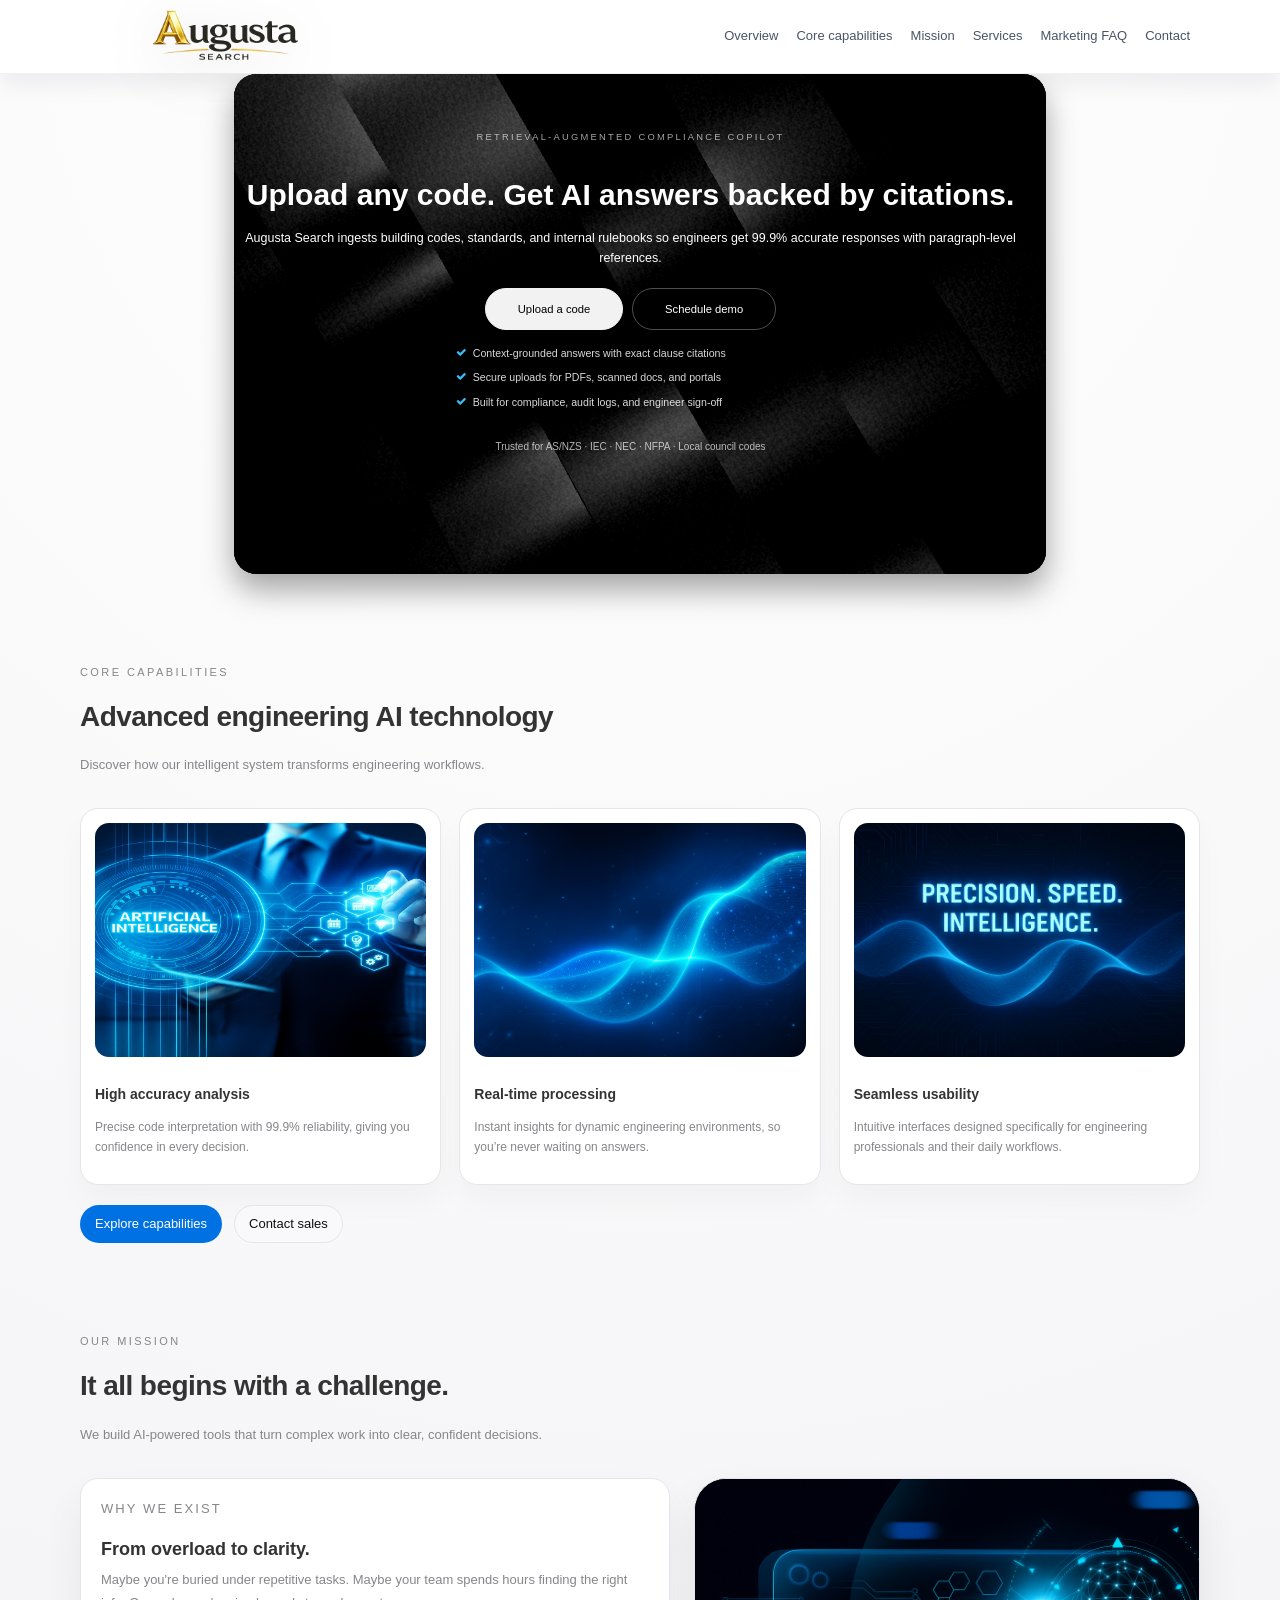
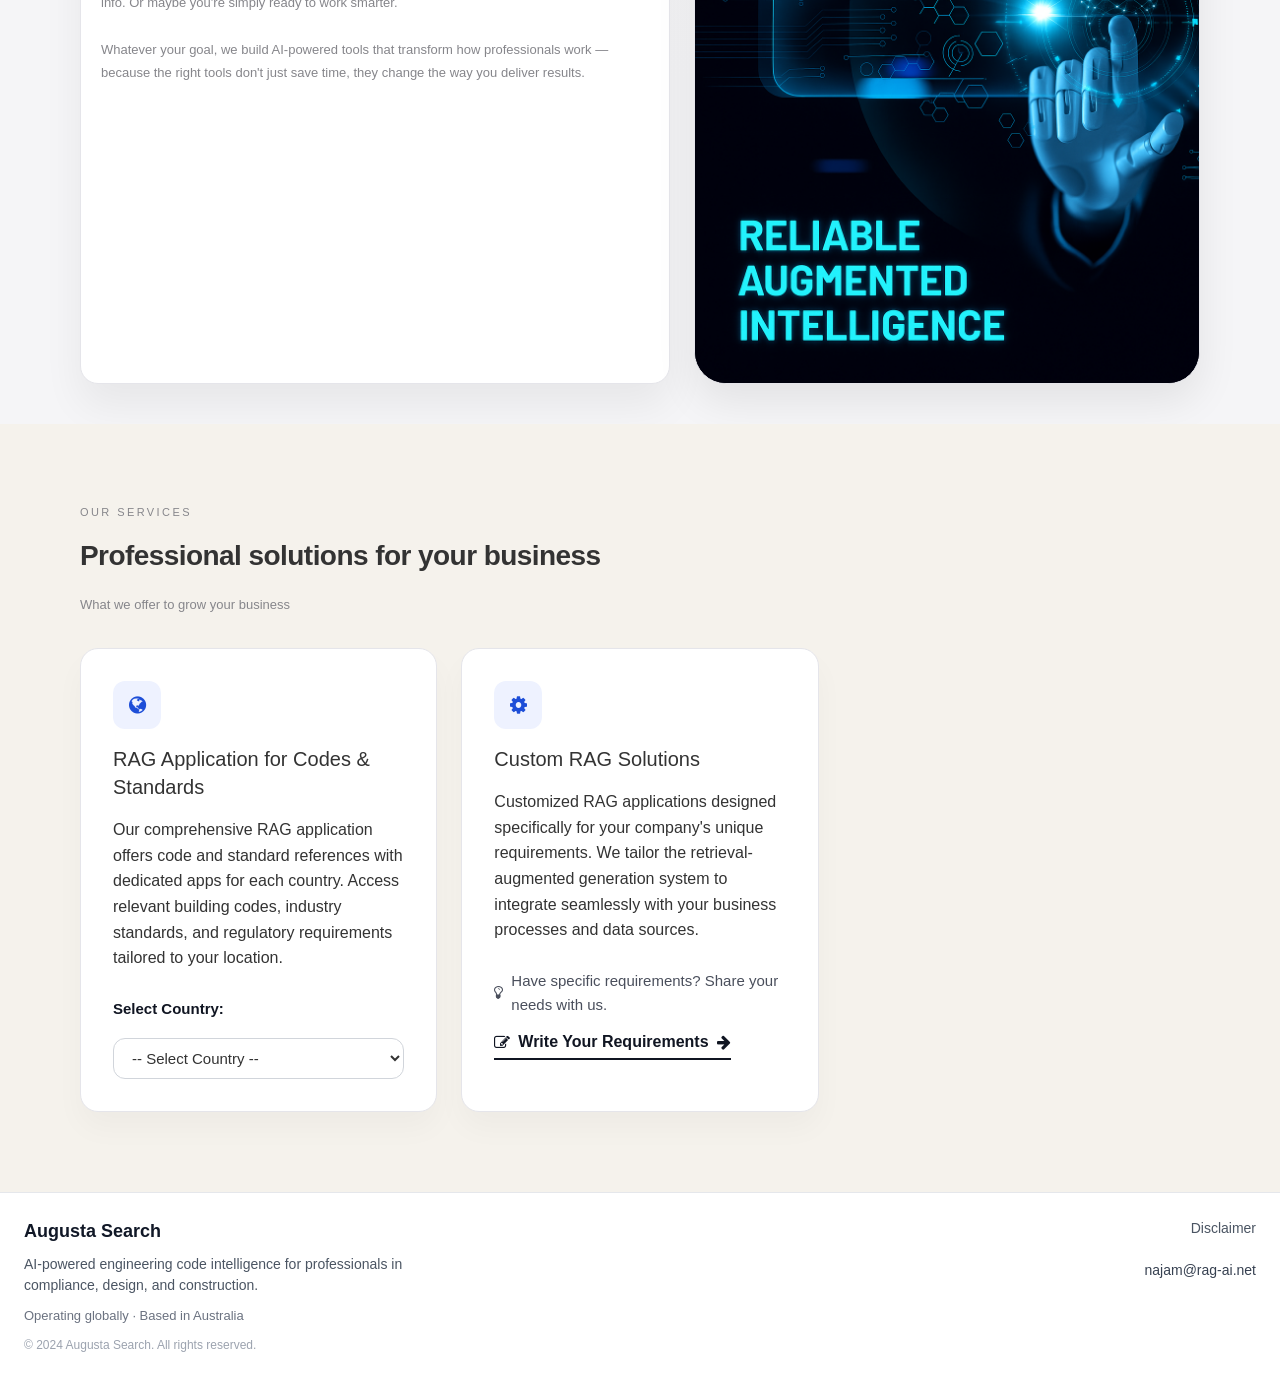
==== index.html @ 2de08cd5 "Commit" ====
<!DOCTYPE html>
<html lang="en">
<head>
    <meta charset="UTF-8">
    <meta name="viewport" content="width=device-width, initial-scale=1.0">
    <meta http-equiv="X-UA-Compatible" content="ie=edge">
    <title>Augusta Search</title>
    <link rel="stylesheet" href="css/bootstrap.min.css">
    <link rel="stylesheet" href="https://cdnjs.cloudflare.com/ajax/libs/font-awesome/4.7.0/css/font-awesome.min.css">
    <link rel="stylesheet" href="css/style.css?v=5">
    <link rel="stylesheet" href="js/beams-banner/index.css">
</head>
<body>
    <div class="modern-page">
        <!-- Modern Navigation -->
        <header class="modern-nav">
            <div class="modern-nav-inner">
                <div class="modern-nav-left">
                    <a href="#home" class="modern-logo-link">
                        <img src="img/NewOfficetools.png?v=4" alt="Augusta Search" class="modern-logo-img">
                    </a>
                    <div class="modern-logo-sub">AI-powered tools for your everyday work</div>
                </div>
                <nav class="modern-nav-links">
                    <a href="#home">Overview</a>
                    <a href="#core">Core capabilities</a>
                    <a href="#mission">Mission</a>
                    <a href="#services">Services</a>
                    <a href="marketing.html">Marketing FAQ</a>
                    <a href="#contact">Contact</a>
                </nav>
            </div>
        </header>

        <main class="modern-main">
            <!-- Hero Section (unchanged banner) -->
            <section id="home" class="hero">
                <div class="hero-overlay">
                    <!-- Beams Banner Container -->
                    <div id="beams-root"></div>
                    <canvas class="starfield-canvas" style="display: none;"></canvas>
                    <div class="hero-slider" style="position: relative; z-index: 2;">
                        <div class="slide active">
                            <div class="slide-content">
                        <div class="container">
                            <span class="hero-kicker">Retrieval-augmented compliance copilot</span>
                            <h2>Upload any code. Get AI answers backed by citations.</h2>
                            <p>Augusta Search ingests building codes, standards, and internal rulebooks so engineers get 99.9% accurate responses with paragraph-level references.</p>
                            <div class="hero-actions">
                                <a href="#services" class="btn btn-primary hero-cta">Upload a code</a>
                                <a href="mailto:najam@rag-ai.net?subject=Schedule%20a%20Demo" class="btn hero-secondary">Schedule demo</a>
                            </div>
                            <ul class="hero-bullets">
                                <li><i class="fa fa-check"></i>Context-grounded answers with exact clause citations</li>
                                <li><i class="fa fa-check"></i>Secure uploads for PDFs, scanned docs, and portals</li>
                                <li><i class="fa fa-check"></i>Built for compliance, audit logs, and engineer sign-off</li>
                            </ul>
                            <div class="hero-proof">
                                <span>Trusted for AS/NZS · IEC · NEC · NFPA · Local council codes</span>
                            </div>
                        </div>
                            </div>
                        </div>
                    </div>
                    <div class="go-down" style="position: relative; z-index: 2;">
                        <a href="#core"><i class="fa fa-angle-down"></i></a>
                    </div>
                </div>
            </section>

            <!-- Core capabilities replicated from sample site -->
            <div class="modern-content">
                <section id="core" class="modern-section">
                    <div class="modern-section-header">
                        <div>
                            <div class="modern-section-kicker">Core capabilities</div>
                            <h2 class="modern-section-title">Advanced engineering AI technology</h2>
                        </div>
                        <p class="modern-section-sub">Discover how our intelligent system transforms engineering workflows.</p>
                    </div>
                    <div class="feature-grid">
                        <article class="feature-card">
                            <div class="feature-thumb">
                                <img src="img/Precision.png?v=2" alt="High accuracy analysis visual">
                            </div>
                            <h3 class="feature-title">High accuracy analysis</h3>
                            <p class="feature-text">Precise code interpretation with 99.9% reliability, giving you confidence in every decision.</p>
                        </article>
                        <article class="feature-card">
                            <div class="feature-thumb">
                                <img src="img/eeeer mission new.png?v=2" alt="Real-time processing visual">
                            </div>
                            <h3 class="feature-title">Real-time processing</h3>
                            <p class="feature-text">Instant insights for dynamic engineering environments, so you’re never waiting on answers.</p>
                        </article>
                        <article class="feature-card">
                            <div class="feature-thumb">
                                <img src="img/ChatGPT Image Nov 15, 2025, 06_33_32 PM.png?v=2" alt="Seamless usability visual">
                            </div>
                            <h3 class="feature-title">Seamless usability</h3>
                            <p class="feature-text">Intuitive interfaces designed specifically for engineering professionals and their daily workflows.</p>
                        </article>
                    </div>
                    <div class="modern-section-links">
                        <a class="modern-link-button modern-link-primary" href="#services">Explore capabilities</a>
                        <a class="modern-link-button" href="mailto:najam@rag-ai.net?subject=Engineering%20AI%20Demo">Contact sales</a>
                    </div>
                </section>
            </div>

            <!-- Mission section -->
            <div class="modern-content">
                <section id="mission" class="modern-section">
                    <div class="modern-section-header">
                        <div>
                            <div class="modern-section-kicker">Our mission</div>
                            <h2 class="modern-section-title">It all begins with a challenge.</h2>
                        </div>
                        <p class="modern-section-sub">We build AI-powered tools that turn complex work into clear, confident decisions.</p>
                    </div>
                    <div class="two-col">
                        <article class="mission-card">
                            <div class="card-heading-small">Why we exist</div>
                            <h3 class="card-title">From overload to clarity.</h3>
                            <p class="card-text">
                                Maybe you're buried under repetitive tasks. Maybe your team spends hours finding the right info. Or maybe you're simply ready to work smarter.
                                <br><br>
                                Whatever your goal, we build AI-powered tools that transform how professionals work — because the right tools don't just save time, they change the way you deliver results.
                            </p>
                        </article>
                        <div class="mission-image">
                            <img src="img/Our mission new.png?v=2" alt="Reliable augmented intelligence visual">
                        </div>
                    </div>
                </section>
            </div>

            <!-- Services Section -->
            <section id="services" class="section services-section">
                <div class="modern-content">
                    <div class="modern-section-header">
                        <div>
                            <div class="modern-section-kicker">Our services</div>
                            <h2 class="modern-section-title">Professional solutions for your business</h2>
                        </div>
                        <p class="modern-section-sub">What we offer to grow your business</p>
                    </div>
                    <div class="feature-grid services-grid">
                        <article class="feature-card service-feature">
                            <div class="service-icon">
                                <i class="fa fa-globe"></i>
                            </div>
                            <h3 class="service-title">RAG Application for Codes & Standards</h3>
                            <p>Our comprehensive RAG application offers code and standard references with dedicated apps for each country. Access relevant building codes, industry standards, and regulatory requirements tailored to your location.</p>
                            <div class="service-extra">
                                <label for="countrySelect" class="service-label">Select Country:</label>
                                <select id="countrySelect" class="service-select" onchange="if(this.value) window.open(this.value, '_blank');">
                                    <option value="">-- Select Country --</option>
                                    <!-- Options will be populated dynamically from country-config.js -->
                                </select>
                            </div>
                        </article>
                        <article class="feature-card service-feature">
                            <div class="service-icon">
                                <i class="fa fa-cog"></i>
                            </div>
                            <h3 class="service-title">Custom RAG Solutions</h3>
                            <p>Customized RAG applications designed specifically for your company's unique requirements. We tailor the retrieval-augmented generation system to integrate seamlessly with your business processes and data sources.</p>
                            <div class="service-extra">
                                <p class="service-note">
                                    <i class="fa fa-lightbulb-o"></i>
                                    Have specific requirements? Share your needs with us.
                                </p>
                                <a href="mailto:najam@rag-ai.net?subject=Custom RAG Solution Inquiry&body=Dear Team,%0D%0A%0D%0AI am interested in a custom RAG solution. Please find my requirements below:%0D%0A%0D%0A[Please describe your requirements here]%0D%0A%0D%0AThank you." 
                                   class="service-link">
                                    <i class="fa fa-pencil-square-o"></i>
                                    Write Your Requirements
                                    <i class="fa fa-arrow-right"></i>
                                </a>
                            </div>
                        </article>
                    </div>
                </div>
            </section>

        </main>

        <!-- Footer -->
        <footer class="new-footer">
            <div class="new-footer-inner">
                <div class="new-footer-content">
                    <!-- Left: Brand -->
                    <div class="new-footer-brand">
                        <div class="new-footer-brand-title">
                            Augusta Search
                        </div>
                        <p class="new-footer-brand-description">
                            AI-powered engineering code intelligence for professionals in
                            compliance, design, and construction.
                        </p>
                        <p class="new-footer-location" style="margin-top: 8px; font-size: 13px; color: #6b7280;">
                            Operating globally · Based in Australia
                        </p>
                        <p class="new-footer-copyright">
                            © 2024 Augusta Search. All rights reserved.
                        </p>
                    </div>

                    <!-- Right: Links -->
                    <div class="new-footer-links">
                        <a href="disclaimer.html">Disclaimer</a>
                        <a href="mailto:najam@rag-ai.net" class="footer-email">
                            najam@rag-ai.net
                        </a>
                    </div>
                </div>
            </div>
        </footer>
    </div>

    <!-- Scripts -->
    <script src="js/jquery.min.js"></script>
    <script src="js/bootstrap.min.js"></script>
    <script src="js/country-config.js"></script>
    <script src="js/main.js"></script>
    <!-- Beams Banner -->
    <script type="module" src="js/beams-banner/beams.js"></script>
</body>
</html>
---- css/style.css ----
/* General Styles */
* {
    margin: 0;
    padding: 0;
    box-sizing: border-box;
}

html, body {
    width: 100%;
    max-width: 100vw;
    overflow-x: hidden;
}

body {
    font-family: 'Helvetica Neue', Helvetica, Arial, sans-serif;
    font-size: 16px;
    line-height: 1.6;
    color: #333;
    overflow-x: hidden;
    background: radial-gradient(circle at top, #ffffff 0, #f5f5f7 55%);
}

:root {
    --bg: #f5f5f7;
    --panel: #ffffff;
    --panel-soft: #f9f9fb;
    --text-main: #111111;
    --text-muted: #86868b;
    --accent: #0071e3;
    --border: #e5e5ea;
    --radius-lg: 30px;
    --radius-md: 18px;
    --shadow-soft: 0 22px 40px rgba(0, 0, 0, 0.06);
}

/* Modern layout replicated from sample site */
.modern-page {
    min-height: 100vh;
    display: flex;
    flex-direction: column;
}

.modern-main {
    flex: 1;
    display: flex;
    flex-direction: column;
    gap: 40px;
    width: 100%;
    max-width: 100%;
}

.modern-content {
    max-width: 1160px;
    margin: 0 auto;
    padding: 0 20px;
}

/* Hero wrapper - 30% narrower than content */
.modern-main > .hero {
    max-width: 812px; /* 1160px * 0.7 = 812px (30% reduction) */
    margin-left: auto;
    margin-right: auto;
    padding-left: 20px;
    padding-right: 20px;
    box-sizing: border-box;
}

.modern-nav {
    position: sticky;
    top: 0;
    z-index: 20;
    background: #ffffff;
    border-bottom: 1px solid rgba(15, 23, 42, 0.06);
    box-shadow: 0 12px 20px rgba(15, 23, 42, 0.06);
    overflow: visible;
}

.modern-nav-inner {
    max-width: 1160px;
    margin: 0 auto;
    padding: 6px 30px;
    display: flex;
    align-items: center;
    justify-content: space-between;
    gap: 16px;
    overflow: visible;
}

.modern-nav-left {
    display: flex;
    align-items: center;
    gap: 10px;
    overflow: visible;
}

.modern-logo-link {
    display: inline-flex;
    align-items: center;
}

.modern-logo-img {
    height: 61px;
    width: auto;
    display: block;
    filter: drop-shadow(0 4px 10px rgba(0, 0, 0, 0.15));
    transform: scale(3);
    transform-origin: left center;
}

@media (max-width: 640px) {
    .modern-nav-inner {
        padding: 6px 12px;
    }

    .modern-logo-img {
        height: 52px;
        transform: scale(3);
    }
}

.modern-logo-sub {
    display: none;
}

.modern-nav-links {
    display: flex;
    align-items: center;
    gap: 18px;
    font-size: 13px;
    color: var(--text-muted);
}

.modern-nav-links a {
    color: #4a5565;
    font-weight: 500;
    transition: color 0.2s ease;
}

.modern-nav-links a:hover {
    color: #111827;
}

.modern-nav-cta {
    display: flex;
    align-items: center;
    gap: 10px;
}

.modern-btn-outline,
.modern-btn-primary {
    border-radius: 999px;
    font-size: 12px;
    cursor: pointer;
    display: inline-flex;
    align-items: center;
    justify-content: center;
    padding: 8px 16px;
    font-weight: 600;
}

.modern-btn-outline {
    border: 1px solid rgba(15, 23, 42, 0.12);
    background: rgba(249, 250, 251, 0.92);
    color: #0f172a;
}

.modern-btn-primary {
    border: none;
    background: linear-gradient(135deg, #1d4ed8, #2563eb);
    color: #fff;
    box-shadow: 0 10px 24px rgba(0, 113, 227, 0.22);
}

.modern-btn-primary:hover {
    background: linear-gradient(135deg, #1e40af, #1d4ed8);
}

.modern-section {
    margin-top: 50px;
}

.modern-section-header {
    display: flex;
    flex-direction: column;
    align-items: flex-start;
    gap: 12px;
    margin-bottom: 22px;
}

.modern-section-kicker {
    font-size: 11px;
    text-transform: uppercase;
    letter-spacing: 0.22em;
    color: var(--text-muted);
    margin-bottom: 6px;
}

.modern-section-title {
    font-size: 28px;
    font-weight: 600;
    letter-spacing: -0.02em;
}

.modern-section-sub {
    font-size: 13px;
    color: var(--text-muted);
    line-height: 1.7;
    max-width: 600px;
}

.modern-section-links {
    margin-top: 20px;
    display: flex;
    gap: 12px;
    flex-wrap: wrap;
}

.modern-link-button {
    border-radius: 999px;
    border: 1px solid var(--border);
    padding: 8px 14px;
    background: var(--panel-soft);
    cursor: pointer;
    font-size: 13px;
    color: var(--text-main);
}

.modern-link-primary {
    border-color: transparent;
    background: var(--accent);
    color: #fff;
}

.feature-grid {
    display: grid;
    grid-template-columns: repeat(3, minmax(0, 1fr));
    gap: 18px;
}

.feature-card {
    background: var(--panel);
    border-radius: var(--radius-md);
    padding: 14px 14px 16px;
    border: 1px solid var(--border);
    box-shadow: 0 16px 30px rgba(0, 0, 0, 0.03);
    display: flex;
    flex-direction: column;
    gap: 10px;
}

.feature-thumb {
    border-radius: 14px;
    overflow: hidden;
    background: #050816;
    height: 234px;
}

.feature-thumb img {
    width: 100%;
    height: 100%;
    object-fit: cover;
    display: block;
}

.feature-title {
    font-size: 14px;
    font-weight: 600;
    margin-bottom: 4px;
}

.feature-text {
    font-size: 12px;
    color: var(--text-muted);
    line-height: 1.7;
}

.two-col {
    display: grid;
    grid-template-columns: minmax(0, 1.4fr) minmax(0, 1.2fr);
    gap: 24px;
}

.mission-card {
    background: var(--panel);
    border-radius: var(--radius-md);
    padding: 20px;
    border: 1px solid var(--border);
    box-shadow: var(--shadow-soft);
}

.card-heading-small {
    font-size: 13px;
    text-transform: uppercase;
    letter-spacing: 0.16em;
    color: var(--text-muted);
    margin-bottom: 6px;
}

.card-title {
    font-size: 18px;
    font-weight: 600;
    margin-bottom: 8px;
}

.card-text {
    font-size: 13px;
    color: var(--text-muted);
    line-height: 1.8;
}

.mission-image {
    border-radius: var(--radius-md);
    overflow: hidden;
    background: #050816;
    border: 1px solid var(--border);
    box-shadow: 0 18px 40px rgba(0, 0, 0, 0.08);
}

.mission-image img {
    width: 100%;
    height: 100%;
    object-fit: cover;
    display: block;
}

.tagline-strip,
.spiral-strip {
    margin-top: 44px;
    position: relative;
    left: 50%;
    margin-left: -50vw;
    width: 100vw;
    max-height: 180px;
    border-radius: 0;
    border: none;
    overflow: hidden;
    box-shadow: 0 0 60px rgba(15, 23, 42, 0.55);
    background: radial-gradient(circle at center, #0b1220 0, #020617 55%);
    opacity: 0;
    animation: fadeInUp 0.9s ease-out forwards;
}

.tagline-strip {
    animation-delay: 0.05s;
}

.spiral-strip {
    animation-delay: 0.15s;
}

.banner-link {
    display: block;
}

.tagline-strip img,
.spiral-strip img {
    width: 100%;
    height: 100%;
    display: block;
    object-fit: cover;
    transform-origin: center;
    transition: transform 0.8s ease-out, filter 0.6s ease-out;
    filter: saturate(1.05) drop-shadow(0 0 18px rgba(56, 189, 248, 0.55));
}

.tagline-strip:hover img,
.spiral-strip:hover img {
    transform: scale(1.02);
    filter: saturate(1.15) drop-shadow(0 0 26px rgba(56, 189, 248, 0.85));
}

.contact-bar {
    margin: 40px 0 60px;
    padding: 20px 0;
    border-top: 1px solid #e5e5ea;
    display: flex;
    justify-content: space-between;
    align-items: center;
    gap: 16px;
    font-size: 12px;
    color: var(--text-muted);
}

.contact-bar a {
    color: var(--accent);
}

.contact-right {
    text-align: right;
}

.modern-footer {
    padding: 16px 20px 30px;
    font-size: 11px;
    color: #a1a1aa;
    text-align: center;
}

/* New Footer Styles */
.new-footer {
    border-top: 1px solid #e5e7eb;
    background: white;
}

.new-footer-inner {
    max-width: 1280px;
    margin: 0 auto;
    padding: 24px 24px;
}

.new-footer-content {
    display: flex;
    flex-direction: column;
    gap: 20px;
}

.new-footer-brand {
    flex: 1;
}

.new-footer-brand-title {
    font-size: 18px;
    font-weight: 600;
    color: #111827;
    margin-bottom: 8px;
}

.new-footer-brand-description {
    margin-top: 6px;
    max-width: 448px;
    font-size: 14px;
    color: #4b5563;
    line-height: 1.5;
}

.new-footer-copyright {
    margin-top: 10px;
    font-size: 12px;
    color: #9ca3af;
}

.new-footer-links {
    display: flex;
    flex-direction: column;
    gap: 12px;
    font-size: 14px;
    color: #4b5563;
}

.new-footer-links a {
    color: #4b5563;
    text-decoration: none;
    transition: color 0.2s;
}

.new-footer-links a:hover {
    color: #111827;
}

.new-footer-links .footer-email {
    padding-top: 8px;
    color: #374151;
}

.new-footer-links .footer-email:hover {
    color: #111827;
}

@media (min-width: 768px) {
    .new-footer-content {
        flex-direction: row;
        align-items: flex-start;
        justify-content: space-between;
    }
    
    .new-footer-links {
        text-align: right;
    }
}

/* Marketing page styles */
.marketing-page .modern-nav-links .active {
    color: #111827;
    font-weight: 600;
}

.marketing-hero {
    background: radial-gradient(circle at top, #0f172a 0%, #020617 60%);
    color: #f8fafc;
    padding: 80px 0;
    position: relative;
    overflow: hidden;
}

.marketing-hero::after {
    content: "";
    position: absolute;
    inset: 0;
    background: radial-gradient(circle at 20% 20%, rgba(14, 165, 233, 0.25), transparent 45%);
    pointer-events: none;
}

.marketing-hero__inner {
    position: relative;
    z-index: 1;
    text-align: left;
}

.marketing-hero h1 {
    font-size: 42px;
    font-weight: 600;
    margin-bottom: 18px;
}

.marketing-hero__lead {
    max-width: 720px;
    font-size: 18px;
    color: #e2e8f0;
    margin-bottom: 24px;
}

.marketing-hero__actions {
    display: flex;
    gap: 16px;
    flex-wrap: wrap;
}

.marketing-hero .hero-secondary {
    border: 1px solid rgba(248, 250, 252, 0.4);
    color: #f8fafc;
}

.faq-section {
    padding-bottom: 20px;
}

.faq-grid {
    display: grid;
    grid-template-columns: repeat(auto-fit, minmax(280px, 1fr));
    gap: 18px;
}

.faq-card {
    background: var(--panel);
    border-radius: var(--radius-md);
    border: 1px solid var(--border);
    padding: 22px;
    box-shadow: var(--shadow-soft);
}

.faq-card h3 {
    font-size: 18px;
    margin-bottom: 12px;
}

.faq-card ul {
    list-style: disc;
    padding-left: 20px;
    color: var(--text-muted);
    font-size: 14px;
    line-height: 1.7;
}

.faq-card li + li {
    margin-top: 8px;
}

.faq-disclaimer {
    margin-top: 16px;
    padding: 12px;
    background: #fff3cd;
    border-left: 3px solid #ffc107;
    border-radius: 4px;
    font-size: 13px;
    line-height: 1.6;
    color: #856404;
}

.faq-disclaimer strong {
    color: #856404;
    font-weight: 600;
}

.summary-panel {
    background: var(--panel);
    border-radius: var(--radius-md);
    border: 1px solid var(--border);
    padding: 32px 28px 36px;
    box-shadow: var(--shadow-soft);
}

.summary-list {
    margin-top: 12px;
    list-style: none;
    padding-left: 0;
}

.summary-list li {
    position: relative;
    padding-left: 28px;
    margin-bottom: 12px;
    font-size: 15px;
    color: var(--text-main);
}

.summary-list li::before {
    content: "✔";
    position: absolute;
    left: 0;
    color: #16a34a;
    font-size: 16px;
}

.marketing-cta {
    margin-top: 30px;
    padding: 28px;
    border-radius: var(--radius-md);
    border: 1px solid rgba(59, 130, 246, 0.3);
    background: linear-gradient(135deg, rgba(37, 99, 235, 0.08), rgba(14, 165, 233, 0.08));
    display: flex;
    align-items: center;
    justify-content: space-between;
    gap: 24px;
    flex-wrap: wrap;
}

.marketing-cta__content h3 {
    margin-bottom: 6px;
}

.marketing-cta__actions {
    display: flex;
    gap: 12px;
    flex-wrap: wrap;
}

@media (max-width: 768px) {
    .marketing-hero {
        padding: 60px 0;
    }

    .marketing-hero h1 {
        font-size: 32px;
    }

    .marketing-cta {
        flex-direction: column;
        align-items: flex-start;
    }
}

/* Ensure all containers respect viewport width */
.container {
    max-width: 2400px;
    margin: 0 auto;
    padding-left: 36px;
    padding-right: 36px;
}

.container-fluid {
    max-width: 100%;
    overflow-x: hidden;
}

/* Navigation */
.navbar {
    background: #fff;
    box-shadow: 0 2px 10px rgba(0,0,0,0.1);
    padding: 10px 0;
    transition: all 0.3s;
    width: 100%;
    max-width: 100vw;
    overflow-x: hidden;
}

.navbar .container {
    display: flex;
    align-items: center;
    justify-content: space-between;
    padding-left: 0;
    padding-right: 36px;
    max-width: 2400px;
    width: 100%;
    margin: 0 auto;
}

.navbar-brand h1 {
    font-size: 28px;
    font-weight: 700;
    margin: 0;
}

.navbar-brand h1 span {
    color: #000;
}

/* Logo styling - uncomment when using a logo image */
.navbar-logo {
    height: auto;
    max-height: 162px;
    width: auto;
    max-width: 810px;
    object-fit: contain;
    display: block;
    /* Visually enlarge logo without affecting layout height */
    transform: scale(0.599);
    transform-origin: left center;
    will-change: transform;
}

.navbar-header {
    display: flex;
    align-items: center;
    height: 100%;
    margin-right: auto;
    margin-left: 0;
    padding-left: 0;
}

.navbar-brand {
    display: flex;
    align-items: center;
    height: 100%;
    margin-left: 0;
    padding-left: 0;
}

.navbar-nav li a {
    color: #000 !important;
    font-weight: 500;
    padding: 15px 20px !important;
    transition: color 0.3s;
}

.navbar-nav li a:hover {
    color: #000 !important;
}

/* Hero Section */
.hero {
    background: #000; /* pure black banner */
    color: white;
    min-height: clamp(36rem, 90vh, 50rem);
    max-height: clamp(44rem, 95vh, 72rem);
    height: auto; /* Allow natural height */
    width: 100%;
    display: flex;
    justify-content: center;
    align-items: center;
    position: relative;
    overflow: hidden; /* ensure overlays clip edge-to-edge */
    border-radius: 2.25rem; /* 36px converted to rem - scales with zoom */
    box-shadow: 0 1.5625rem 3.125rem rgba(0,0,0,0.35); /* 25px 50px converted to rem */
    box-sizing: border-box;
    padding-top: 6.5rem;
    padding-bottom: 6.5rem;
}

/* Spiral overlay over the black banner, edge-to-edge */
.hero::before {
    content: "";
    position: absolute;
    top: 0;
    left: 0;
    right: 0;
    bottom: 0;
    width: 100%;
    height: 100%;
    max-width: 100%;
    max-height: 100%; /* Prevent stretching */
    background-image: url('../img/Spiral.png?v=2');
    background-repeat: no-repeat;
    background-position: center center;
    background-size: cover; /* connects edge to edge */
    z-index: 1; /* under stars and content */
    pointer-events: none;
    border-radius: inherit;
    box-sizing: border-box;
}

.hero-overlay {
    position: absolute;
    top: 0;
    left: 0;
    width: 100%;
    max-width: 100%;
    height: 100%;
    max-height: 100%; /* Prevent stretching beyond container */
    background: transparent; /* no dark overlay; base is black */
    display: flex;
    align-items: center;
    z-index: 1;
    overflow: hidden;
    box-sizing: border-box;
}

/* Beams banner container - moved from inline styles */
#beams-root {
    position: absolute;
    top: 0;
    left: 0;
    width: 100%;
    max-width: 100%;
    height: 100%;
    max-height: 100%; /* Prevent stretching beyond container */
    z-index: 1;
    overflow: hidden;
    box-sizing: border-box;
}

/* Starfield overlay */
.starfield-canvas {
    position: absolute;
    top: 0;
    left: 0;
    width: 100%;
    height: 100%;
    max-height: 100%; /* Prevent stretching */
    pointer-events: none;
    z-index: 2; /* above spiral */
    box-sizing: border-box;
}

/* spiral overlay removed */

/* Wrapper for images needing starfield overlay */
.starfield-block {
    position: relative;
}

.hero-slider {
    width: 100%;
    max-width: 100%;
    height: 100%;
    max-height: 100%; /* Prevent stretching */
    position: relative;
    z-index: 3; /* above stars */
    overflow: hidden;
    box-sizing: border-box;
}

.slide-content {
    text-align: center;
    padding: 5.625rem 0; /* 90px converted to rem - scales with zoom */
    width: 100%;
    max-width: 100%;
    box-sizing: border-box;
}

.hero-kicker {
    display: inline-block;
    font-size: 0.9375rem; /* 15px converted to rem - scales with zoom */
    letter-spacing: 0.24em;
    text-transform: uppercase;
    color: rgba(255, 255, 255, 0.65);
    margin-bottom: 1.125rem; /* 18px converted to rem */
}

.slide-content .container {
    max-width: 100%; /* Use full width of slide-content for better centering */
    margin: 0 auto;
    padding: 0;
    text-align: center; /* Ensure all content is centered */
    display: flex;
    flex-direction: column;
    align-items: center; /* Center all child elements */
}

.slide-content h2 {
    font-size: 3rem; /* 48px converted to rem - scales with zoom */
    font-weight: 700;
    margin-bottom: 1.5rem; /* 24px converted to rem */
    margin-left: auto;
    margin-right: auto;
    text-align: center;
    animation: fadeInUp 1s;
    line-height: 1.2;
}

.slide-content p {
    font-size: 1.25rem; /* 20px converted to rem - scales with zoom */
    margin-bottom: 2rem; /* 32px converted to rem */
    margin-left: auto;
    margin-right: auto;
    text-align: center;
    animation: fadeInUp 1.2s;
    line-height: 1.6;
}

.hero-actions {
    display: inline-flex;
    flex-wrap: wrap;
    gap: 0.875rem; /* 14px converted to rem - scales with zoom */
    justify-content: center;
    margin-bottom: 1.5rem; /* 24px converted to rem */
}

.hero-cta {
    min-width: 11.25rem; /* 180px converted to rem - scales with zoom */
}

.hero-secondary {
    border: 1px solid rgba(255, 255, 255, 0.3) !important;
    color: #fff !important;
    background: transparent !important;
    min-width: 11.25rem; /* 180px converted to rem - scales with zoom */
}

.hero-bullets {
    list-style: none;
    padding: 0;
    margin: 0 auto 1.5rem; /* 24px converted to rem */
    max-width: 35rem; /* 560px converted to rem - scales with zoom */
    text-align: left;
    width: 100%; /* Ensure it respects container centering */
}

.hero-bullets li {
    display: flex;
    align-items: flex-start;
    gap: 0.625rem; /* 10px converted to rem */
    font-size: 1.0625rem; /* 17px converted to rem - scales with zoom */
    color: rgba(255, 255, 255, 0.85);
    margin-bottom: 0.75rem; /* 12px converted to rem */
}

.hero-bullets i {
    color: #38bdf8;
    margin-top: 3px;
}

.hero-proof {
    font-size: 1rem; /* 16px converted to rem - scales with zoom */
    color: rgba(255, 255, 255, 0.7);
    margin-top: 0.625rem; /* 10px converted to rem */
}

.slide-content .btn {
    padding: 12px 32px;
    font-size: 1.125rem; /* 18px converted to rem - scales with zoom */
    border-radius: 50px;
    transition: all 0.3s;
    animation: fadeInUp 1.4s;
}

.slide-content .btn:hover {
    transform: translateY(-3px);
    box-shadow: 0 10px 25px rgba(0,0,0,0.2);
}

/* Off-white primary button with black text */
.btn-primary {
    background-color: #f2f2f2 !important;
    border-color: #f2f2f2 !important;
    color: #000 !important;
}

.btn-primary:hover,
.btn-primary:focus,
.btn-primary:active,
.btn-primary:active:focus {
    background-color: #ffffff !important;
    border-color: #ffffff !important;
    color: #000 !important;
    outline: none !important;
}

.go-down {
    position: absolute;
    bottom: 30px;
    left: 50%;
    transform: translateX(-50%);
    animation: bounce 2s infinite;
    z-index: 3;
}

.go-down a {
    color: white;
    font-size: 30px;
}

/* Section Styles */
.section {
    padding: 80px 0;
    width: 100%;
    max-width: 100vw;
    overflow-x: hidden;
}

.section-eyebrow {
    display: inline-block;
    font-size: 13px;
    font-weight: 600;
    letter-spacing: 0.24em;
    text-transform: uppercase;
    margin-bottom: 20px;
}

.precision-section {
    background: #0c2450;
    color: #fff;
    padding: 120px 0;
}

.precision-section .container {
    max-width: 2400px;
}

.precision-grid {
    display: flex;
    align-items: center;
    justify-content: space-between;
    gap: 120px;
    flex-wrap: wrap;
}

.precision-copy {
    flex: 1 1 50%;
    max-width: none;
}

.precision-title {
    font-size: 54px;
    line-height: 1.1;
    font-weight: 700;
    margin-bottom: 24px;
}

.precision-description {
    font-size: 18px;
    color: rgba(255, 255, 255, 0.78);
    margin-bottom: 32px;
    max-width: 760px;
}

.precision-partners {
    display: flex;
    flex-wrap: wrap;
    gap: 12px;
    margin-bottom: 36px;
}

.partner-pill {
    display: inline-flex;
    align-items: center;
    gap: 8px;
    padding: 10px 18px;
    border-radius: 999px;
    background: rgba(255, 255, 255, 0.12);
    color: #fff;
    font-weight: 600;
    font-size: 14px;
    letter-spacing: 0.01em;
}

.partner-pill .fa {
    font-size: 15px;
}

.precision-actions {
    display: flex;
    flex-wrap: wrap;
    gap: 16px;
}

.precision-secondary {
    border: 1px solid rgba(255, 255, 255, 0.6);
    color: #fff !important;
    background: transparent;
    padding: 12px 40px;
    border-radius: 50px;
}

.precision-secondary:hover,
.precision-secondary:focus {
    background: rgba(255, 255, 255, 0.12);
    border-color: rgba(255, 255, 255, 0.9);
}

.precision-visual {
    flex: 1 1 50%;
    max-width: none;
    display: flex;
    justify-content: center;
}

.visual-frame {
    background: rgba(10, 20, 48, 0.8);
    padding: 26px;
    border-radius: 40px;
    box-shadow: 0 55px 120px rgba(6, 12, 28, 0.55);
    width: 70%;
    max-width: 960px;
    min-height: 294px;
}

.precision-image {
    border-radius: 32px;
    width: 100%;
    height: auto;
    object-fit: cover;
    display: block;
}

.capabilities-section {
    background: #f0efec;
    padding: 110px 0;
}

.capabilities-section .section-eyebrow {
    color: #1d2330;
    opacity: 0.6;
}

.capabilities-title {
    font-size: 46px;
    font-weight: 700;
    margin-bottom: 18px;
    color: #101522;
}

.capabilities-description {
    font-size: 18px;
    color: #4a4f5c;
    max-width: 560px;
    margin: 0 auto;
}

.capabilities-cards {
    margin-top: 60px;
    margin-bottom: 40px;
}

.capability-card {
    background: #fff;
    border-radius: 24px;
    padding: 40px 30px;
    text-align: center;
    box-shadow: 0 20px 50px rgba(16, 21, 34, 0.08);
    height: 100%;
    transition: transform 0.3s ease, box-shadow 0.3s ease;
}

.capability-card:hover {
    transform: translateY(-8px);
    box-shadow: 0 30px 70px rgba(16, 21, 34, 0.12);
}

.capability-card i {
    font-size: 36px;
    color: #0c2450;
    margin-bottom: 20px;
}

.capability-card h3 {
    font-size: 22px;
    font-weight: 700;
    margin-bottom: 15px;
    color: #0c1224;
}

.capability-card p {
    color: #535766;
    line-height: 1.7;
}

.capabilities-actions .btn {
    padding: 12px 36px;
    border-radius: 32px;
    margin: 0 10px;
}

.capabilities-secondary {
    border: 1px solid #101522;
    color: #101522;
    background: transparent;
}

.capabilities-secondary:hover,
.capabilities-secondary:focus {
    background: #101522;
    color: #fff;
}

.section .container {
    max-width: 2400px;
    margin: 0 auto;
    margin: 0 auto;
}

.section-header {
    text-align: center;
    margin-bottom: 60px;
}

.section-header h2 {
    font-size: 42px;
    font-weight: 700;
    margin-bottom: 10px;
    color: #333;
}

.section-header p {
    font-size: 18px;
    color: #666;
}

/* About Section */
.about-section {
    background: #060b1a;
    color: #fff;
}

.about-grid {
    display: flex;
    align-items: center;
}

.about-section h3 {
    font-size: 28px;
    margin-bottom: 20px;
    color: #fff;
}

.about-section p {
    color: rgba(255, 255, 255, 0.8);
    line-height: 1.8;
    margin-bottom: 15px;
}

/* Ensure section header inside About uses light text */
.about-section .section-header h2 {
    color: #fff;
}

.about-section .section-header p {
    color: rgba(255, 255, 255, 0.75);
}

.mission-visual {
    display: flex;
    justify-content: flex-end;
}

.mission-frame {
    background: rgba(10, 20, 48, 0.8);
    padding: 26px;
    border-radius: 40px;
    box-shadow: 0 55px 120px rgba(6, 12, 28, 0.2);
    width: 70%;
    max-width: 960px;
    min-height: 294px;
}

.mission-image {
    width: 100%;
    height: auto;
    display: block;
    border-radius: 32px;
    object-fit: cover;
}

/* Services Section */
.services-section {
    background: #f5f2ec;
}

.services-grid {
    gap: 24px;
}

.service-feature {
    padding: 32px;
    gap: 16px;
}

.service-icon {
    width: 48px;
    height: 48px;
    border-radius: 12px;
    background: #eef2ff;
    display: inline-flex;
    align-items: center;
    justify-content: center;
    color: #1d4ed8;
    font-size: 20px;
}

.service-title {
    margin: 0;
    font-size: 20px;
    line-height: 1.4;
}

.service-extra {
    display: flex;
    flex-direction: column;
    gap: 12px;
}

.service-label {
    font-weight: 600;
    font-size: 15px;
}

.service-select {
    padding: 10px 14px;
    border-radius: 12px;
    border: 1px solid #d1d5db;
    font-size: 15px;
    background: #fff;
}

.service-note {
    display: flex;
    align-items: center;
    gap: 8px;
    font-size: 15px;
    color: #4a4f5c;
    margin: 0;
}

.service-link {
    display: inline-flex;
    align-items: center;
    gap: 8px;
    font-weight: 600;
    color: #101522;
    text-decoration: none;
    border-bottom: 2px solid #101522;
    padding-bottom: 4px;
    width: fit-content;
}

.services-section .service-box i {
    color: #0c2450;
}

.services-section .service-box h3 {
    color: #101522;
}

.services-section .service-box p {
    color: #4a4f5c;
}

/* Ensure form labels read clearly on light background */
.services-section label {
    color: #101522;
}

/* Force custom RAG helper text to dark on light */
.services-section .custom-rag-contact p {
    color: #101522 !important;
}

.services-section .custom-rag-contact p .fa {
    color: #101522 !important;
}

.services-section .elegant-underline,
.services-section .elegant-underline .fa {
    color: #101522 !important;
}

.services-section .elegant-underline::after {
    background: #101522;
}

.service-box {
    text-align: left;
    padding: 36px 32px;
    border-radius: 22px;
    transition: all 0.3s;
    margin-bottom: 30px;
    background: #ffffff;
    box-shadow: 0 35px 70px rgba(16, 21, 34, 0.12);
}

.service-box:hover {
    transform: translateY(-10px);
    box-shadow: 0 35px 70px rgba(16, 21, 34, 0.18);
}

.service-box i {
    font-size: 56px;
    color: #0c2450;
    margin-bottom: 20px;
}

.service-box h3 {
    font-size: 22px;
    margin-bottom: 14px;
    color: #101522;
    letter-spacing: -0.01em;
}

.service-box p {
    color: #4a4f5c;
    line-height: 1.8;
    font-size: 16px;
}

/* Portfolio Section */
.portfolio-section {
    background: #f8f9fa;
}

.portfolio-item {
    position: relative;
    overflow: hidden;
    border-radius: 10px;
    margin-bottom: 30px;
}

.portfolio-item img {
    width: 100%;
    height: auto;
    transition: transform 0.3s;
}

.portfolio-item:hover img {
    transform: scale(1.1);
}

.portfolio-overlay {
    position: absolute;
    top: 0;
    left: 0;
    width: 100%;
    height: 100%;
    background: rgba(0,0,0,0.8);
    display: flex;
    flex-direction: column;
    justify-content: center;
    align-items: center;
    opacity: 0;
    transition: opacity 0.3s;
}

.portfolio-item:hover .portfolio-overlay {
    opacity: 1;
}

.portfolio-overlay h3,
.portfolio-overlay p {
    color: white;
    text-align: center;
}

/* Contact Section */
.contact-section {
    background: white;
}

.contact-form .form-control {
    padding: 12px;
    margin-bottom: 20px;
    border-radius: 5px;
    border: 1px solid #ddd;
    font-size: 16px;
}

.contact-info h3 {
    font-size: 24px;
    margin-bottom: 30px;
    color: #333;
}

.contact-info ul {
    list-style: none;
    padding: 0;
}

.contact-info ul li {
    padding: 15px 0;
    color: #666;
    font-size: 16px;
}

.contact-info ul li i {
    color: #000;
    margin-right: 10px;
    font-size: 20px;
}

.social-links {
    margin-top: 30px;
}

.social-links a {
    display: inline-block;
    width: 40px;
    height: 40px;
    line-height: 40px;
    text-align: center;
    background: #000;
    color: white;
    border-radius: 50%;
    margin-right: 10px;
    transition: all 0.3s;
}

.social-links a:hover {
    background: #333;
    transform: translateY(-3px);
}

/* Footer */
.footer {
    background: #333;
    color: white;
    padding: 30px 0;
    text-align: center;
    width: 100%;
    max-width: 100vw;
    overflow-x: hidden;
}

.footer .container {
    max-width: 960px;
    margin: 0 auto;
}

/* Animations */
@keyframes fadeInUp {
    from {
        opacity: 0;
        transform: translateY(30px);
    }
    to {
        opacity: 1;
        transform: translateY(0);
    }
}

@keyframes bounce {
    0%, 20%, 50%, 80%, 100% {
        transform: translateX(-50%) translateY(0);
    }
    40% {
        transform: translateX(-50%) translateY(-10px);
    }
    60% {
        transform: translateX(-50%) translateY(-5px);
    }
}

/* Custom RAG Contact Box */
.custom-rag-contact {
    transition: all 0.3s ease;
}

.custom-rag-contact a:hover {
    color: #333;
    border-bottom-color: #666;
}

.custom-rag-contact a:hover .fa-arrow-right {
    margin-left: 10px;
}

/* Responsive Design */
@media (max-width: 768px) {
    .slide-content h2 {
        font-size: 2.5rem; /* 40px converted to rem - scales with zoom */
    }
    
    .slide-content p {
        font-size: 1.125rem; /* 18px converted to rem - scales with zoom */
    }
    
    .section-header h2 {
        font-size: 32px;
    }
    
    .service-box {
        margin-bottom: 40px;
    }
    
    .custom-rag-contact {
        padding: 20px !important;
    }

    .mission-frame {
        max-width: 100%;
    }

    .about-grid {
        flex-direction: column-reverse;
        gap: 40px;
        text-align: center;
    }

    .precision-section {
        padding: 80px 0;
    }

    .precision-title {
        font-size: 40px;
    }

    .precision-description {
        font-size: 17px;
    }

    .precision-actions {
        width: 100%;
    }

    .precision-actions .btn {
        width: 100%;
        justify-content: center;
    }

    .capabilities-title {
        font-size: 34px;
    }

    .capabilities-cards {
        margin-top: 40px;
    }

    .capability-card {
        margin-bottom: 30px;
    }
}

/* Modern layout responsive adjustments */
@media (max-width: 960px) {
    .feature-grid {
        grid-template-columns: 1fr 1fr;
    }

    .two-col {
        grid-template-columns: 1fr;
    }

    .hero {
        width: 100%;
        max-width: 72.5rem; /* Match modern-content width */
        min-height: clamp(28rem, 78vh, 40rem);
        max-height: clamp(34rem, 95vh, 54rem);
        padding: 4.375rem 1.25rem; /* Match modern-content padding (20px) */
    }

    .services-grid {
        grid-template-columns: 1fr;
    }
}

@media (max-width: 720px) {
    .modern-content {
        padding: 0 16px;
    }

    .modern-nav-links {
        display: none;
    }

    .feature-grid {
        grid-template-columns: 1fr;
    }

    .contact-bar {
        flex-direction: column;
        align-items: flex-start;
    }

    .contact-right {
        text-align: left;
    }

    .tagline-strip,
    .spiral-strip {
        left: 0;
        margin-left: 0;
        width: 100%;
        border-radius: 18px;
        box-shadow: 0 18px 40px rgba(15, 23, 42, 0.45);
    }

    .hero {
        width: 100%;
        max-width: 72.5rem; /* Match modern-content width */
        min-height: clamp(24rem, 70vh, 36rem);
        max-height: clamp(30rem, 95vh, 46rem);
        padding: 3.125rem 1rem; /* Match modern-content padding on mobile (16px) */
        border-radius: 1.5rem; /* 24px converted to rem - scales with zoom */
    }

}

/* Prevent excessive stretching on very large screens and high-DPI displays */
@media (min-width: 1920px) {
    .hero {
        max-height: 85vh; /* Cap height on ultra-wide displays */
    }
}

/* Additional constraint for displays with high scaling (125%, 150%, etc.) */
@media (min-resolution: 120dpi) {
    .hero {
        max-height: 88vh; /* Slightly more generous for high-DPI but still constrained */
    }
    
    .hero-overlay,
    #beams-root {
        max-height: 100%;
    }
}

/* Elegant chamfered white underline for links on dark backgrounds */
.elegant-underline {
    position: relative;
    color: #fff !important;
    text-decoration: none;
}

.elegant-underline .fa {
    color: #fff;
}

.elegant-underline::after {
    content: "";
    position: absolute;
    left: 0;
    bottom: 0;
    width: 100%;
    height: 4px; /* slightly thicker so chamfer is visible */
    background: #fff;
    z-index: 0;
    /* chamfered ends using clip-path */
    clip-path: polygon(8px 0, calc(100% - 8px) 0, 100% 50%, calc(100% - 8px) 100%, 8px 100%, 0 50%);
    opacity: 0.9;
}

.elegant-underline:hover::after {
    opacity: 1;
}
---- js/beams-banner/index.css ----
.beams-container{
    position:relative;
    width:100%;
    height:100%;
    max-width:100%;
    overflow:hidden
}
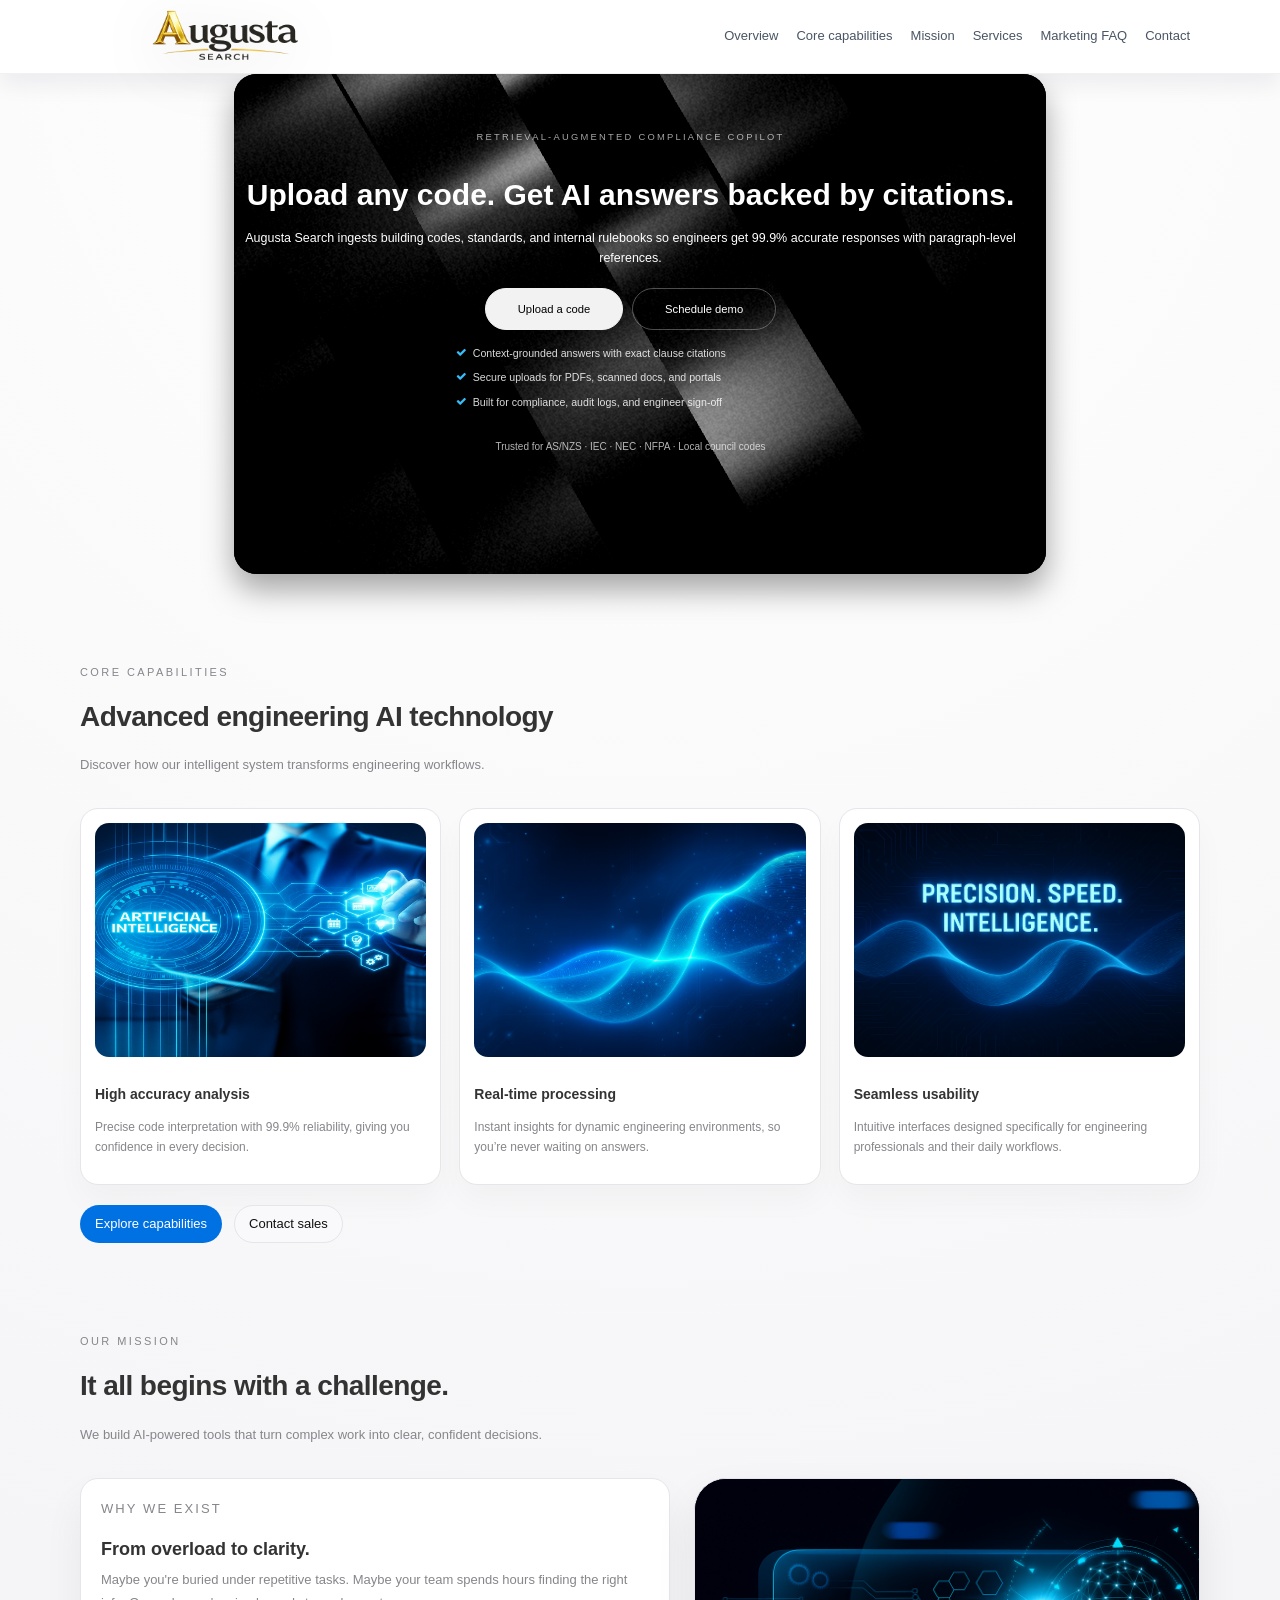
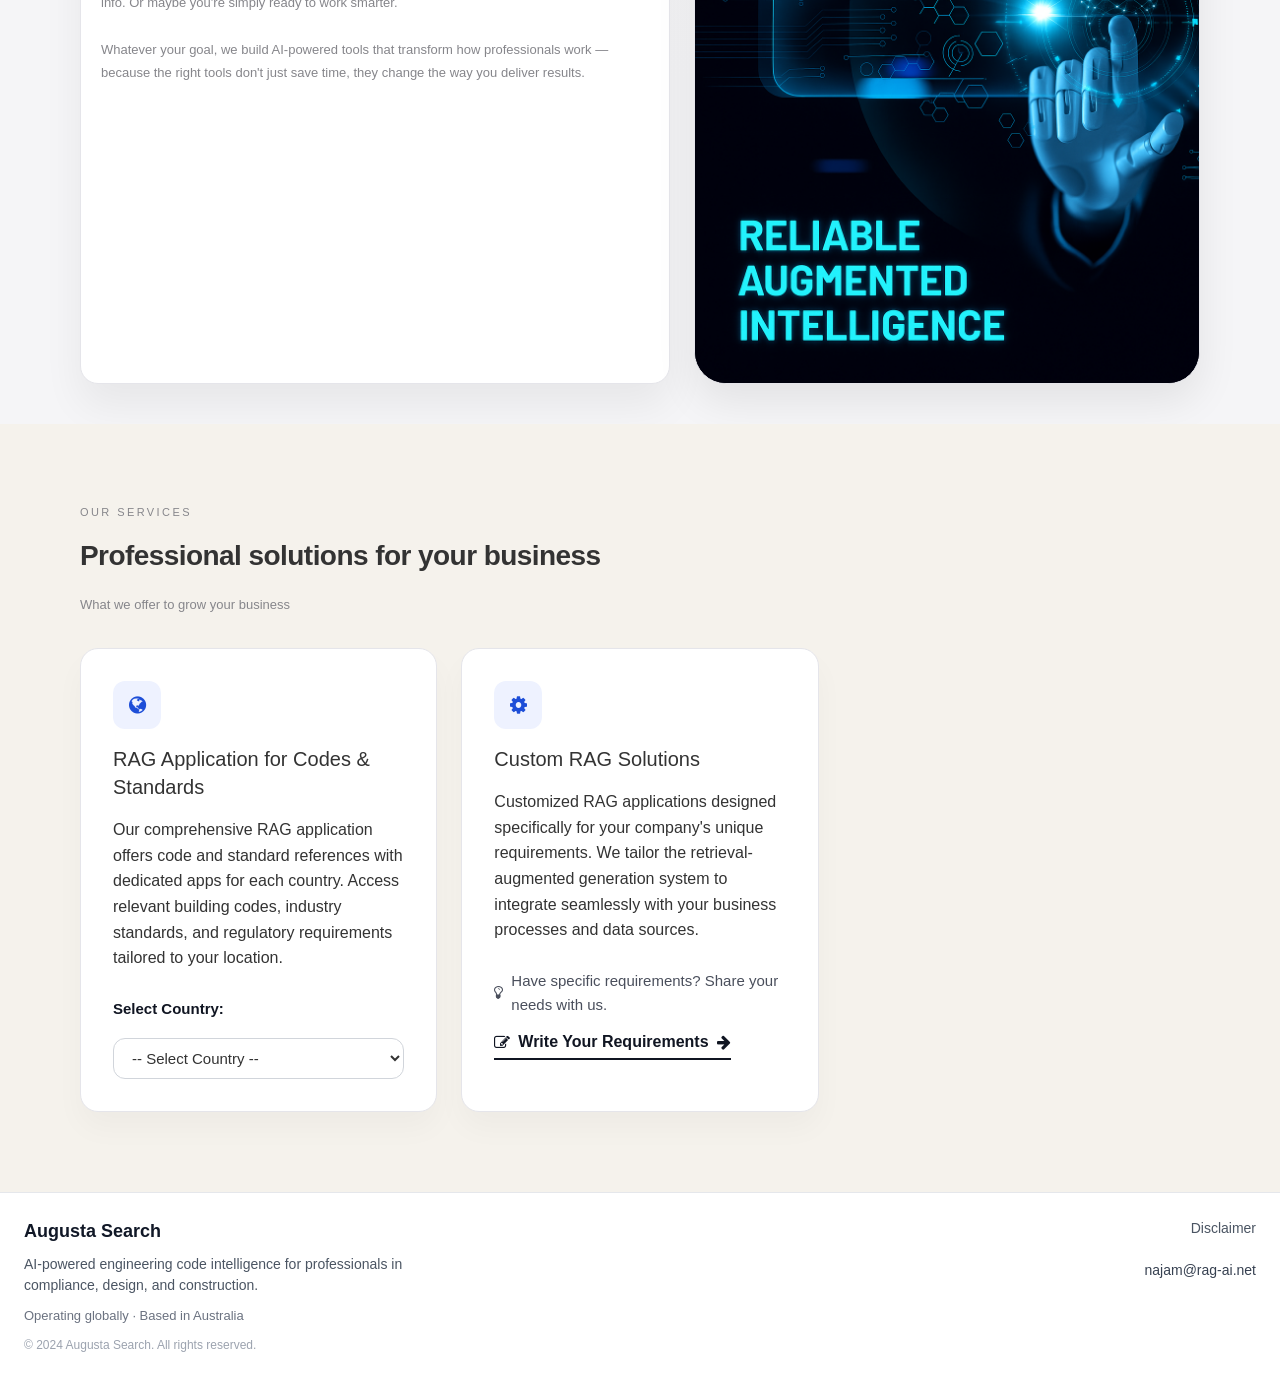
==== commit de43b157: "Commit" ====
--- a/index.html
+++ b/index.html
@@ -154,7 +154,7 @@
                             <p>Our comprehensive RAG application offers code and standard references with dedicated apps for each country. Access relevant building codes, industry standards, and regulatory requirements tailored to your location.</p>
                             <div class="service-extra">
                                 <label for="countrySelect" class="service-label">Select Country:</label>
-                                <select id="countrySelect" class="service-select" onchange="if(this.value) window.open(this.value, '_blank');">
+                                <select id="countrySelect" class="service-select">
                                     <option value="">-- Select Country --</option>
                                     <!-- Options will be populated dynamically from country-config.js -->
                                 </select>
